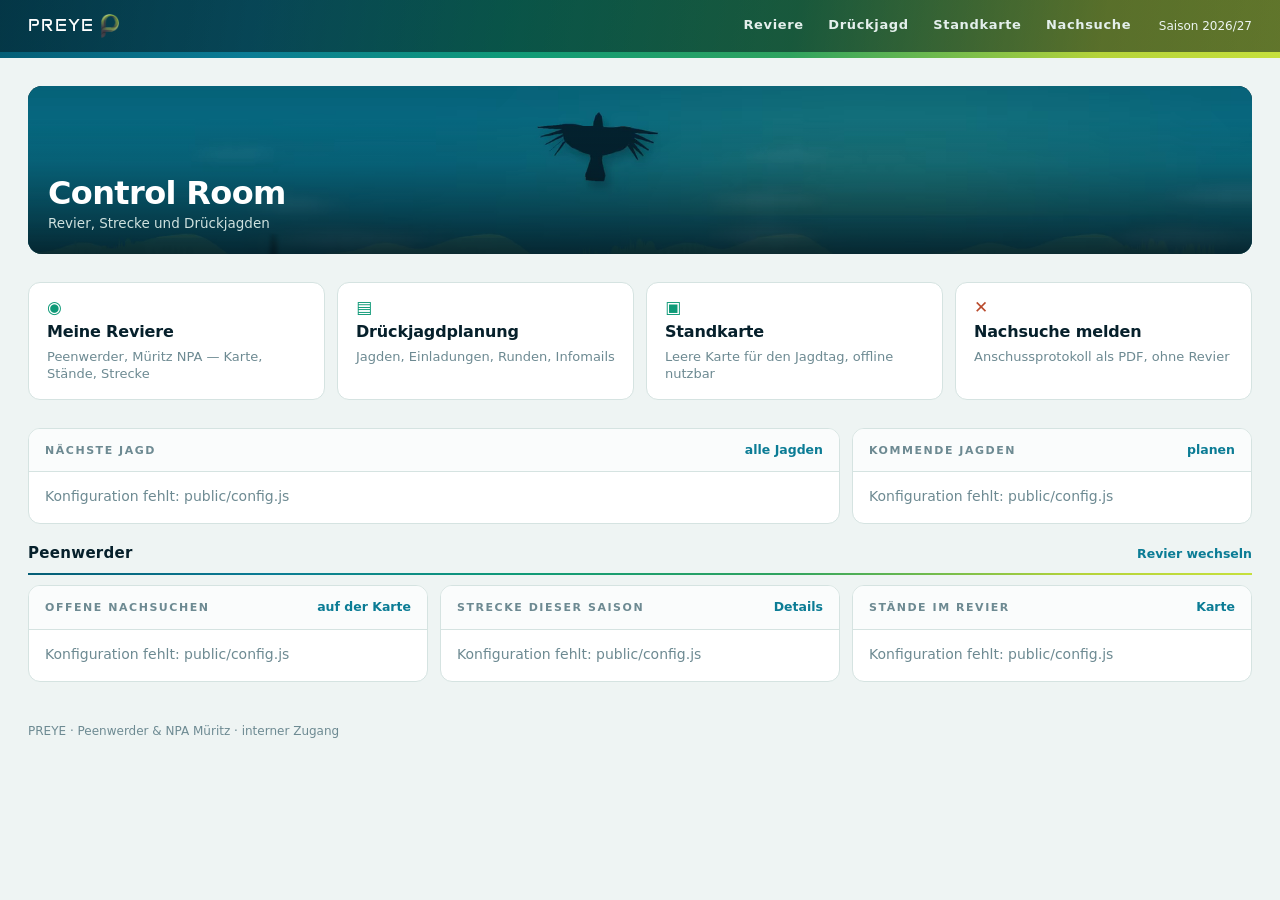
==== public/index.html @ 8ba2c866 "Blanko-Standkarte für Jagden, die nicht im Werkzeug stehen Wie bei der Nachsuche: von der Startseite" ====
<!doctype html>
<html lang="de">
  <head>
    <meta charset="utf-8" />
    <meta name="viewport" content="width=device-width, initial-scale=1, viewport-fit=cover" />
    <meta name="theme-color" content="#04141c" />
    <title>PREYE — Control Room</title>
    <meta name="robots" content="noindex" />
    <link rel="icon" type="image/png" href="favicon-preye.png" />
    <link rel="apple-touch-icon" href="icon-192.png" />
    <link rel="manifest" href="manifest.json" />
    <meta name="mobile-web-app-capable" content="yes" />
    <meta name="apple-mobile-web-app-capable" content="yes" />
    <meta name="apple-mobile-web-app-status-bar-style" content="black-translucent" />
    <meta name="apple-mobile-web-app-title" content="PREYE" />
    <link rel="preconnect" href="https://fonts.googleapis.com" />
    <link rel="preconnect" href="https://fonts.gstatic.com" crossorigin />
    <link rel="stylesheet" href="https://fonts.googleapis.com/css2?family=Anta&display=swap" />
    <link rel="stylesheet" href="dashboard.css" />
  </head>
  <body>
    <a class="skip" href="#board">Zum Inhalt springen</a>

    <header class="bar" id="bar">
      <a class="brand" href="index.html" aria-label="PREYE — Übersicht">
        <span class="brand-word">PREYE</span>
        <img class="brand-mark" src="preye-mark.png" alt="" />
      </a>
      <nav class="bar-nav" id="nav" aria-label="Werkzeuge">
        <a href="reviere.html">Reviere</a>
        <a href="events.html">Drückjagd</a>
        <a href="standkarte.html">Standkarte</a>
        <a href="nachsuche.html">Nachsuche</a>
      </nav>
      <span class="bar-season" id="bar-season">Saison —</span>
      <button class="burger" id="burger" type="button" aria-expanded="false" aria-controls="nav" aria-label="Menü">
        <span></span><span></span><span></span>
      </button>
    </header>

    <main id="board" class="board">
      <!-- A thin band, not a hero: enough to know whose tool this is. -->
      <section class="band">
        <video class="band-loop" autoplay muted loop playsinline preload="metadata" poster="hero.jpg">
          <source src="hero.webm" type="video/webm" />
          <source src="hero.mp4" type="video/mp4" />
        </video>
        <div class="band-copy">
          <h1>Control Room</h1>
          <p id="band-sub">Revier, Strecke und Drückjagden</p>
        </div>
      </section>

      <!-- Everything the tool does, one tap away. -->
      <nav class="tiles" aria-label="Funktionen">
        <a class="tile" href="reviere.html">
          <span class="tile-icon" aria-hidden="true">◉</span>
          <b>Meine Reviere</b>
          <span>Peenwerder, Müritz NPA — Karte, Stände, Strecke</span>
        </a>
        <a class="tile" href="events.html">
          <span class="tile-icon" aria-hidden="true">▤</span>
          <b>Drückjagdplanung</b>
          <span>Jagden, Einladungen, Runden, Infomails</span>
        </a>
        <a class="tile" href="standkarte.html?blanko=1">
          <span class="tile-icon" aria-hidden="true">▣</span>
          <b>Standkarte</b>
          <span>Leere Karte für den Jagdtag, offline nutzbar</span>
        </a>
        <a class="tile tile--alert" href="nachsuche.html">
          <span class="tile-icon" aria-hidden="true">✕</span>
          <b>Nachsuche melden</b>
          <span>Anschussprotokoll als PDF, ohne Revier</span>
        </a>
      </nav>

      <div class="grid">
        <article class="panel panel--next" id="p-next">
          <header class="panel-head">
            <h2>Nächste Jagd</h2>
            <a class="panel-link" href="events.html">alle Jagden</a>
          </header>
          <div class="panel-body" id="next-body">
            <p class="muted">wird geladen …</p>
          </div>
        </article>
        <article class="panel">
          <header class="panel-head">
            <h2>Kommende Jagden</h2>
            <a class="panel-link" href="events.html">planen</a>
          </header>
          <div class="panel-body">
            <ul class="huntlist" id="d-hunts"><li class="muted">wird geladen …</li></ul>
          </div>
        </article>
        <div class="grid-band">
          <span class="grid-band-name">Peenwerder</span>
          <a class="grid-band-link" href="reviere.html">Revier wechseln</a>
        </div>
        <article class="panel" id="p-open">
          <header class="panel-head">
            <h2>Offene Nachsuchen</h2>
            <a class="panel-link" href="peenwerder.html">auf der Karte</a>
          </header>
          <div class="panel-body" id="open-body">
            <p class="muted">wird geladen …</p>
          </div>
        </article>
        <article class="panel">
          <header class="panel-head">
            <h2>Strecke dieser Saison</h2>
            <a class="panel-link" href="peenwerder.html">Details</a>
          </header>
          <div class="panel-body">
            <p class="big"><span id="d-total">—</span><small>Stück</small></p>
            <ul class="species" id="d-species"><li class="muted">wird geladen …</li></ul>
          </div>
        </article>
        <article class="panel">
          <header class="panel-head">
            <h2>Stände im Revier</h2>
            <a class="panel-link" href="peenwerder.html">Karte</a>
          </header>
          <div class="panel-body">
            <p class="big"><span id="d-posts">—</span><small>Stände</small></p>
            <div class="bars" id="d-areas"><p class="muted">wird geladen …</p></div>
            <p class="sub-head">Bester Stand je Gebiet</p>
            <ol class="toplist" id="d-top"><li class="muted">wird geladen …</li></ol>
          </div>
        </article>
      </div>
    </main>

    <footer class="foot">
      <span>PREYE · Peenwerder &amp; NPA Müritz · interner Zugang</span>
      <span id="foot-updated"></span>
    </footer>

    <script src="config.js"></script>
    <script src="dashboard.js"></script>
    <script src="pwa.js"></script>
  </body>
</html>
---- public/dashboard.css ----
/* ===========================================================================
   PREYE — interner Startbildschirm.

   This is a tool's front door, not a landing page: no persuasion, no scroll
   story. Everything the crew does lives one tap away at the top, and below it
   the numbers they would otherwise open three pages to find.

   Palette is the brand ramp from style.css, restated here so this page stands
   on its own without dragging in the map app's 3700 lines of UI.
   =========================================================================== */

:root {
  --pool-deep: #045d75;
  --pool: #0b7c95;
  --sea: #0f9a78;
  --green: #2fa35f;
  --lime: #b5d33a;
  --lime-bright: #c6e03c;
  --ramp: linear-gradient(100deg,
    var(--pool-deep) 0%, var(--pool) 20%, var(--sea) 40%,
    var(--green) 62%, var(--lime) 86%, var(--lime-bright) 100%);

  /* Neutrals pulled toward the teal so nothing reads as stock grey. */
  --ink: #06202b;
  --ink-soft: #35565f;
  --ink-faint: #6d8a92;
  --paper: #ffffff;
  --tint: #eef4f3;
  --rule: #d5e3e1;
  --night: #04141c;
  --alert: #b94a2c;

  --gap: clamp(14px, 2.6vw, 28px);
  --shell: 1280px;
}

* { box-sizing: border-box; }

body {
  margin: 0;
  background: var(--tint);
  color: var(--ink);
  font-family: ui-sans-serif, system-ui, -apple-system, "Segoe UI", Roboto, sans-serif;
  font-size: 16px;
  line-height: 1.5;
  -webkit-font-smoothing: antialiased;
}

@media (prefers-reduced-motion: reduce) {
  * { animation-duration: 0.001ms !important; transition-duration: 0.001ms !important; }
}

.skip { position: absolute; left: -9999px; }
.skip:focus { left: 8px; top: 8px; background: var(--night); color: #fff; padding: 10px 16px; z-index: 100; }

.muted { color: var(--ink-faint); font-size: 14px; margin: 0; }

/* ------------------------------------------------------------------- Bar */

.bar {
  position: sticky;
  top: 0;
  z-index: 40;
  display: flex;
  align-items: center;
  gap: clamp(12px, 2vw, 26px);
  padding: 9px var(--gap);
  /* The ramp under a dark veil — full strength it would swallow the links at
     the lime end; veiled it keeps the colour and stays readable. */
  background: linear-gradient(rgba(4, 20, 28, 0.52), rgba(4, 20, 28, 0.52)), var(--ramp);
  color: #fff;
  border-bottom: 6px solid transparent;
  border-image: var(--ramp) 1;
}
.brand { display: inline-flex; align-items: center; gap: 6px; text-decoration: none; color: #fff; }
.brand-word { font-family: "Anta", ui-sans-serif, system-ui, sans-serif; font-size: 18px; letter-spacing: 1.3px; }
.brand-mark { height: 24px; width: auto; display: block; }

.bar-nav { display: flex; gap: clamp(10px, 1.6vw, 22px); margin-left: auto; }
.bar-nav a {
  color: #e4efec;
  text-decoration: none;
  font-size: 13px;
  font-weight: 650;
  letter-spacing: 0.05em;
  padding: 6px 2px;
  border-bottom: 2px solid transparent;
  white-space: nowrap;
}
.bar-nav a:hover { color: #fff; border-bottom-color: var(--lime); }

.bar-season {
  font-size: 12px;
  color: #edf5f2;
  font-variant-numeric: tabular-nums;
  white-space: nowrap;
}

.burger { display: none; background: none; border: 0; padding: 8px; cursor: pointer; }
.burger span { display: block; width: 20px; height: 2px; background: #fff; border-radius: 2px; margin: 3px 0; }

/* ------------------------------------------------------------------ Band */

.board { max-width: var(--shell); margin: 0 auto; padding: var(--gap) var(--gap) 40px; }

.band {
  position: relative;
  height: clamp(120px, 17vw, 168px);
  border-radius: 14px;
  overflow: hidden;
  background: var(--night);
  margin-bottom: var(--gap);
}
.band-loop { position: absolute; inset: 0; width: 100%; height: 100%; object-fit: cover; }
.band-copy {
  position: relative;
  height: 100%;
  display: flex;
  flex-direction: column;
  justify-content: flex-end;
  padding: clamp(12px, 2vw, 20px);
  color: #fff;
  background: linear-gradient(0deg, rgba(4, 20, 28, 0.82) 0%, rgba(4, 20, 28, 0.15) 55%, rgba(4, 20, 28, 0) 80%);
}
.band-copy h1 {
  margin: 0;
  font-size: clamp(1.3rem, 3vw, 2rem);
  font-weight: 780;
  letter-spacing: -0.02em;
  line-height: 1.1;
}
.band-copy p { margin: 2px 0 0; font-size: 13.5px; color: #cfe1de; }
@media (prefers-reduced-motion: reduce) {
  .band-loop { display: none; }
  .band { background: url("hero.jpg") center / cover var(--night); }
}

/* ----------------------------------------------------------------- Tiles */

.tiles {
  display: grid;
  grid-template-columns: repeat(4, 1fr);
  gap: 12px;
  margin-bottom: var(--gap);
}
.tile {
  display: grid;
  grid-template-rows: auto auto 1fr;
  gap: 4px;
  padding: 16px 18px;
  background: var(--paper);
  border: 1px solid var(--rule);
  border-radius: 12px;
  text-decoration: none;
  color: var(--ink);
  transition: border-color 0.14s, transform 0.1s, box-shadow 0.14s;
}
.tile:hover {
  border-color: var(--sea);
  transform: translateY(-2px);
  box-shadow: 0 14px 28px -22px rgba(6, 32, 43, 0.6);
}
.tile-icon {
  font-size: 17px;
  line-height: 1;
  color: var(--sea);
}
.tile b { font-size: 16px; font-weight: 700; letter-spacing: -0.01em; }
.tile span:last-child { font-size: 13px; color: var(--ink-faint); line-height: 1.35; }
.tile--alert .tile-icon { color: var(--alert); }
.tile--alert:hover { border-color: var(--alert); }

/* ---------------------------------------------------------------- Panels */

.grid {
  display: grid;
  grid-template-columns: repeat(3, 1fr);
  gap: 12px;
  align-items: start;
}
.panel {
  background: var(--paper);
  border: 1px solid var(--rule);
  border-radius: 12px;
  overflow: hidden;
}
.panel--next { grid-column: span 2; }

.panel-head {
  display: flex;
  align-items: baseline;
  justify-content: space-between;
  gap: 10px;
  padding: 12px 16px;
  border-bottom: 1px solid var(--rule);
  background: #fafcfc;
}
.panel-head h2 {
  margin: 0;
  font-size: 11px;
  font-weight: 800;
  letter-spacing: 0.14em;
  text-transform: uppercase;
  color: var(--ink-faint);
}
.panel-link { font-size: 12.5px; font-weight: 650; color: var(--pool); text-decoration: none; white-space: nowrap; }
.panel-link:hover { text-decoration: underline; }
.panel-body { padding: 14px 16px 16px; }

.big {
  margin: 0 0 12px;
  display: flex;
  align-items: baseline;
  gap: 7px;
  font-size: 2.3rem;
  font-weight: 800;
  line-height: 1;
  letter-spacing: -0.03em;
  font-variant-numeric: tabular-nums;
}
.big small { font-size: 13px; font-weight: 600; color: var(--ink-faint); letter-spacing: 0; }

/* --- Next hunt ----------------------------------------------------------- */

.next-title { margin: 0 0 2px; font-size: 1.25rem; font-weight: 760; letter-spacing: -0.015em; }
.next-when { margin: 0 0 12px; font-size: 14px; color: var(--ink-soft); }
.next-when b { color: var(--ink); }
.next-meta {
  display: grid;
  grid-template-columns: repeat(auto-fit, minmax(130px, 1fr));
  gap: 10px 16px;
  margin-bottom: 14px;
}
.next-meta div { display: grid; gap: 1px; }
.next-meta dt, .next-meta .k {
  font-size: 10.5px;
  font-weight: 800;
  letter-spacing: 0.12em;
  text-transform: uppercase;
  color: var(--ink-faint);
}
.next-meta .v { font-size: 14.5px; font-variant-numeric: tabular-nums; }

.rsvp { display: flex; gap: 8px; flex-wrap: wrap; margin-bottom: 14px; }
.chip {
  font-size: 12.5px;
  font-weight: 700;
  padding: 4px 11px;
  border-radius: 999px;
  border: 1px solid var(--rule);
  font-variant-numeric: tabular-nums;
}
.chip--yes { background: #eaf6ec; border-color: #bfe0c6; color: #1d6b32; }
.chip--open { background: #fdf6e4; border-color: #e6d5a8; color: #7a5a10; }
.chip--no { background: #fbeceb; border-color: #ecc6c0; color: #8f3a22; }

.btnrow { display: flex; gap: 8px; flex-wrap: wrap; }
.btn {
  display: inline-flex;
  align-items: center;
  border-radius: 8px;
  padding: 9px 15px;
  font-size: 13.5px;
  font-weight: 700;
  text-decoration: none;
  border: 1.5px solid var(--ink);
  color: var(--ink);
}
.btn:hover { background: var(--ink); color: #fff; }
.btn--primary { background: var(--ink); color: #fff; }
.btn--primary:hover { background: #0b3240; border-color: #0b3240; }

/* --- Lists --------------------------------------------------------------- */

.species, .toplist, .huntlist, .openlist { list-style: none; margin: 0; padding: 0; display: grid; gap: 10px; }

.species li { display: grid; grid-template-columns: 1fr auto; gap: 3px 10px; align-items: baseline; }
.species .n { font-size: 14.5px; font-weight: 650; }
.species .c { font-size: 14.5px; font-weight: 800; font-variant-numeric: tabular-nums; }
/* Not `.bar` — that name belongs to the sticky header above, and this would
   quietly inherit its padding and flex layout. */
.species .meter { grid-column: 1 / -1; height: 6px; border-radius: 999px; background: var(--tint); overflow: hidden; }
.species .meter i { display: block; height: 100%; background: var(--ramp); border-radius: 999px; }
.species .split { grid-column: 1 / -1; font-size: 12px; color: var(--ink-faint); font-variant-numeric: tabular-nums; }

.bars { display: grid; gap: 9px; }
.bars .row { display: grid; grid-template-columns: 1fr auto; gap: 2px 10px; align-items: baseline; }
.bars .row span { font-size: 13.5px; color: var(--ink-soft); }
.bars .row b { font-size: 14px; font-variant-numeric: tabular-nums; }
.bars .row::after {
  content: "";
  grid-column: 1 / -1;
  height: 6px;
  border-radius: 999px;
  background: var(--ramp);
  width: calc(var(--w) * 1%);
  min-width: 8px;
}

.sub-head {
  margin: 16px 0 10px;
  padding-top: 13px;
  border-top: 1px solid var(--rule);
  font-size: 10.5px;
  font-weight: 800;
  letter-spacing: 0.13em;
  text-transform: uppercase;
  color: var(--ink-faint);
}

.toplist li { display: grid; grid-template-columns: 1fr auto; gap: 1px 10px; align-items: baseline; }
.toplist .a {
  grid-column: 1 / -1;
  font-size: 10px;
  font-weight: 800;
  letter-spacing: 0.13em;
  text-transform: uppercase;
  color: var(--sea);
}
.toplist .s { font-size: 14.5px; font-weight: 620; }
.toplist .c { font-size: 14.5px; font-weight: 800; font-variant-numeric: tabular-nums; }

.huntlist li { border-top: 1px solid var(--rule); padding-top: 9px; }
.huntlist li:first-child { border-top: none; padding-top: 0; }
.huntlist a { text-decoration: none; color: var(--ink); display: grid; gap: 1px; }
.huntlist a:hover .h-name { color: var(--pool); }
.h-when { font-size: 11.5px; color: var(--ink-faint); font-variant-numeric: tabular-nums; }
.h-name { font-size: 14.5px; font-weight: 650; }
.h-where { font-size: 12.5px; color: var(--ink-faint); }

.openlist li {
  border-left: 3px solid var(--alert);
  padding: 2px 0 2px 10px;
  display: grid;
  gap: 1px;
}
.openlist .o-head { font-size: 14px; font-weight: 650; }
.openlist .o-meta { font-size: 12.5px; color: var(--ink-faint); font-variant-numeric: tabular-nums; }

.ok-note { display: flex; align-items: center; gap: 8px; font-size: 14px; color: var(--ink-soft); }
.ok-note::before {
  content: "";
  width: 13px; height: 7px;
  border-left: 2.5px solid var(--green);
  border-bottom: 2.5px solid var(--green);
  transform: rotate(-45deg) translateY(-2px);
  flex: none;
}

/* ---------------------------------------------------------------- Footer */

.foot {
  max-width: var(--shell);
  margin: 0 auto;
  padding: 0 var(--gap) 28px;
  display: flex;
  justify-content: space-between;
  gap: 12px;
  flex-wrap: wrap;
  font-size: 12px;
  color: var(--ink-faint);
}

/* ----------------------------------------------------------------- Phone */

@media (max-width: 1000px) {
  .tiles { grid-template-columns: repeat(2, 1fr); }
  .grid { grid-template-columns: repeat(2, 1fr); }
  .panel--next { grid-column: span 2; }
}

@media (max-width: 680px) {
  .bar { flex-wrap: wrap; }
  .bar-season { display: none; }
  .burger { display: block; margin-left: auto; }
  .bar-nav {
    order: 3;
    width: 100%;
    margin-left: 0;
    display: none;
    flex-direction: column;
    gap: 0;
  }
  .bar-nav.is-open { display: flex; }
  .bar-nav a { padding: 11px 2px; border-bottom: 1px solid #143240; }
  .tiles { grid-template-columns: 1fr; }
  .grid { grid-template-columns: 1fr; }
  .panel--next { grid-column: span 1; }
}

/* ------------------------------------------------------- Revier-Auswahl */

.page-head { margin: 4px 0 var(--gap); }
.page-head h1 {
  margin: 0 0 4px;
  font-size: clamp(1.5rem, 3.2vw, 2.1rem);
  font-weight: 780;
  letter-spacing: -0.022em;
}
.page-head p { margin: 0; color: var(--ink-soft); font-size: 15px; }

.reviere { display: grid; grid-template-columns: repeat(2, 1fr); gap: 14px; }

.revier {
  display: grid;
  gap: 10px;
  align-content: start;
  padding: clamp(18px, 2.6vw, 26px);
  background: var(--paper);
  border: 1px solid var(--rule);
  border-radius: 14px;
  text-decoration: none;
  color: var(--ink);
}
a.revier { transition: border-color 0.14s, transform 0.1s, box-shadow 0.14s; }
a.revier:hover {
  border-color: var(--sea);
  transform: translateY(-2px);
  box-shadow: 0 16px 32px -24px rgba(6, 32, 43, 0.55);
}
/* A Revier without stands cannot be entered — it says so instead of pretending. */
.revier--soon { background: #f7fafa; border-style: dashed; }

.revier-head { display: flex; align-items: center; gap: 10px; flex-wrap: wrap; }
.revier-head b { font-size: clamp(1.15rem, 2.2vw, 1.45rem); font-weight: 770; letter-spacing: -0.015em; }
.revier-state {
  font-size: 10.5px;
  font-weight: 800;
  letter-spacing: 0.11em;
  text-transform: uppercase;
  padding: 3px 9px;
  border-radius: 999px;
  background: var(--tint);
  color: var(--ink-faint);
  border: 1px solid var(--rule);
}
.revier-state--live { background: #eaf6ec; border-color: #bfe0c6; color: #1d6b32; }

.revier-sub { margin: 0; font-size: 13.5px; color: var(--ink-faint); }

.revier-stats {
  margin: 4px 0 0;
  display: grid;
  grid-template-columns: repeat(3, 1fr);
  gap: 10px;
}
.revier-stats div { display: grid; gap: 1px; }
.revier-stats dt {
  font-size: 10px;
  font-weight: 800;
  letter-spacing: 0.12em;
  text-transform: uppercase;
  color: var(--ink-faint);
}
.revier-stats dd { margin: 0; font-size: 1.15rem; font-weight: 800; font-variant-numeric: tabular-nums; }

.revier-note {
  margin: 4px 0 0;
  font-size: 13px;
  line-height: 1.45;
  color: var(--ink-soft);
  padding-top: 10px;
  border-top: 1px solid var(--rule);
}
.revier-go { margin-top: 4px; font-size: 14px; font-weight: 700; color: var(--pool); }
.revier-go--alt { text-decoration: none; }
a.revier-go--alt:hover { text-decoration: underline; }

.reviere-foot { margin: var(--gap) 0 0; font-size: 13px; color: var(--ink-faint); max-width: 62ch; }

@media (max-width: 820px) { .reviere { grid-template-columns: 1fr; } }

/* A band across the grid: the panels under it hold one Revier's numbers, and
   with a second Revier coming that has to be said, not assumed. */
.grid-band {
  grid-column: 1 / -1;
  display: flex;
  align-items: baseline;
  justify-content: space-between;
  gap: 12px;
  margin: 6px 0 -2px;
  padding-bottom: 8px;
  border-bottom: 2px solid transparent;
  border-image: var(--ramp) 1;
}
.grid-band-name {
  font-size: 15px;
  font-weight: 800;
  letter-spacing: 0.02em;
}
.grid-band-link { font-size: 12.5px; font-weight: 650; color: var(--pool); text-decoration: none; }
.grid-band-link:hover { text-decoration: underline; }
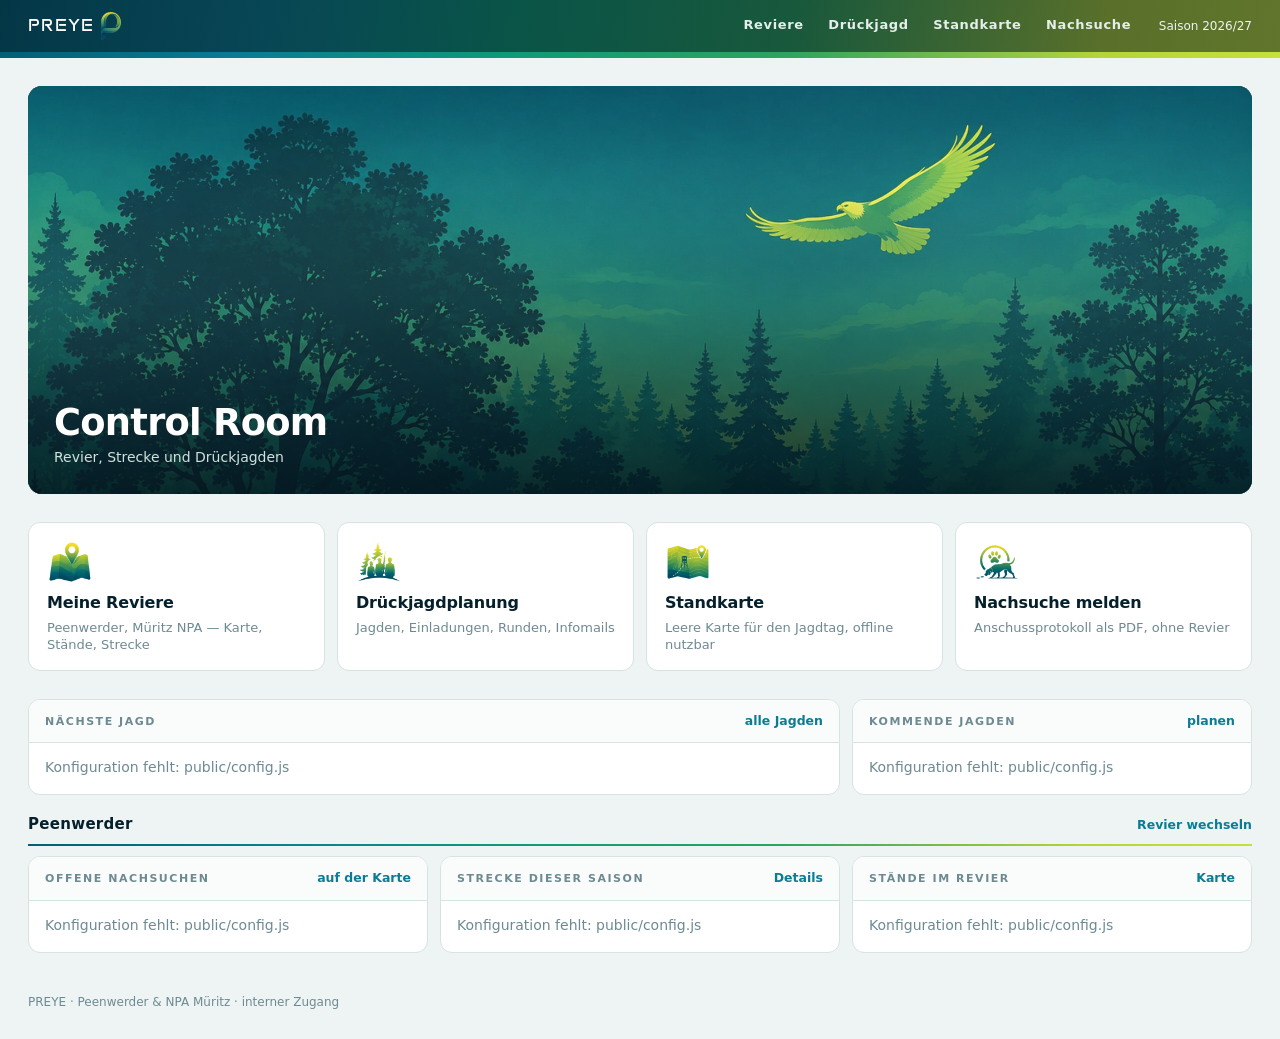
==== commit f3b971dd: "Neues Logo, vier Funktionsicons, Revierpanoramen, Bild-Hero Logo: freigestellt (weicher Weißschnitt," ====
--- a/public/index.html
+++ b/public/index.html
@@ -39,12 +39,13 @@
     </header>
 
     <main id="board" class="board">
-      <!-- A thin band, not a hero: enough to know whose tool this is. -->
+      <!-- Stehendes Bild mit Ken-Burns-Fahrt und einer driftenden Dunstschicht.
+           Zwei Ebenen, damit sich Zoom und Drift nicht ins Gehege kommen. -->
       <section class="band">
-        <video class="band-loop" autoplay muted loop playsinline preload="metadata" poster="hero.jpg">
-          <source src="hero.webm" type="video/webm" />
-          <source src="hero.mp4" type="video/mp4" />
-        </video>
+        <div class="band-media" aria-hidden="true">
+          <img class="band-img" src="hero.jpg" alt="" width="2200" height="733" />
+          <span class="band-haze"></span>
+        </div>
         <div class="band-copy">
           <h1>Control Room</h1>
           <p id="band-sub">Revier, Strecke und Drückjagden</p>
@@ -54,22 +55,22 @@
       <!-- Everything the tool does, one tap away. -->
       <nav class="tiles" aria-label="Funktionen">
         <a class="tile" href="reviere.html">
-          <span class="tile-icon" aria-hidden="true">◉</span>
+          <img class="tile-icon" src="icon-reviere.png" alt="" width="320" height="320" />
           <b>Meine Reviere</b>
           <span>Peenwerder, Müritz NPA — Karte, Stände, Strecke</span>
         </a>
         <a class="tile" href="events.html">
-          <span class="tile-icon" aria-hidden="true">▤</span>
+          <img class="tile-icon" src="icon-drueckjagd.png" alt="" width="320" height="320" />
           <b>Drückjagdplanung</b>
           <span>Jagden, Einladungen, Runden, Infomails</span>
         </a>
         <a class="tile" href="standkarte.html?blanko=1">
-          <span class="tile-icon" aria-hidden="true">▣</span>
+          <img class="tile-icon" src="icon-standkarte.png" alt="" width="320" height="320" />
           <b>Standkarte</b>
           <span>Leere Karte für den Jagdtag, offline nutzbar</span>
         </a>
         <a class="tile tile--alert" href="nachsuche.html">
-          <span class="tile-icon" aria-hidden="true">✕</span>
+          <img class="tile-icon" src="icon-nachsuche.png" alt="" width="320" height="320" />
           <b>Nachsuche melden</b>
           <span>Anschussprotokoll als PDF, ohne Revier</span>
         </a>
--- a/public/dashboard.css
+++ b/public/dashboard.css
@@ -28,7 +28,9 @@
   --tint: #eef4f3;
   --rule: #d5e3e1;
   --night: #04141c;
-  --alert: #b94a2c;
+  --alert: #ff5722;        /* Füllfarbe */
+  --alert-ink: #2a0d04;    /* Schrift darauf */
+  --alert-text: #b83f18;   /* Orange als Schrift auf Hell */
 
   --gap: clamp(14px, 2.6vw, 28px);
   --shell: 1280px;
@@ -103,36 +105,81 @@
 
 .board { max-width: var(--shell); margin: 0 auto; padding: var(--gap) var(--gap) 40px; }
 
+/* Das Seitenverhältnis ist an das Video gebunden (1920x460). Vorher stand hier
+   eine feste Höhe — mit object-fit: cover schnitt das Band von einem
+   16:9-Video nur den mittleren Fünftel heraus, also alles außer Himmel und
+   ferner Waldkante. Waagerecht beschneiden ist gratis, weil die Szene
+   periodisch durchläuft; senkrecht zerstört es die Komposition. */
 .band {
   position: relative;
-  height: clamp(120px, 17vw, 168px);
+  aspect-ratio: 3 / 1;
+  max-height: 420px;
   border-radius: 14px;
   overflow: hidden;
   background: var(--night);
   margin-bottom: var(--gap);
 }
-.band-loop { position: absolute; inset: 0; width: 100%; height: 100%; object-fit: cover; }
+
+/* Ken Burns: sehr langsamer Zoom mit einem Hauch Schwenk. Das ist der
+   übliche Weg, einem stehenden Bild Leben zu geben — ein pulsierender
+   Weichzeichner, wie er manchmal vorgeschlagen wird, liest sich dagegen als
+   Ladezustand oder Darstellungsfehler.
+
+   `alternate` fährt die Bewegung zurück statt zu springen, 44 s sind langsam
+   genug, dass man sie nicht als Bewegung wahrnimmt, sondern nur merkt, dass
+   das Bild nicht tot ist. */
+.band-media { position: absolute; inset: 0; }
+.band-img {
+  width: 100%;
+  height: 100%;
+  object-fit: cover;
+  transform-origin: 58% 30%;   /* der Adler bleibt beim Zoomen im Bild */
+  animation: kenburns 44s ease-in-out infinite alternate;
+}
+@keyframes kenburns {
+  from { transform: scale(1) translate3d(0, 0, 0); }
+  to   { transform: scale(1.075) translate3d(-1.2%, -1.0%, 0); }
+}
+
+/* Driftender Dunst darüber: ein sehr weicher, breiter Schleier, der quer
+   zieht. Zum Motiv passend und billiger als jede zweite Bilddatei. */
+.band-haze {
+  position: absolute;
+  inset: -10% -40%;
+  background:
+    radial-gradient(60% 90% at 20% 55%, rgba(198, 224, 200, 0.16), transparent 70%),
+    radial-gradient(45% 80% at 62% 40%, rgba(214, 236, 228, 0.13), transparent 72%),
+    radial-gradient(55% 85% at 88% 62%, rgba(190, 220, 205, 0.10), transparent 70%);
+  animation: haze 63s linear infinite;
+  pointer-events: none;
+}
+@keyframes haze {
+  from { transform: translate3d(-8%, 0, 0); }
+  to   { transform: translate3d(8%, 0, 0); }
+}
+
 .band-copy {
   position: relative;
   height: 100%;
   display: flex;
   flex-direction: column;
   justify-content: flex-end;
-  padding: clamp(12px, 2vw, 20px);
+  padding: clamp(14px, 2.4vw, 26px);
   color: #fff;
-  background: linear-gradient(0deg, rgba(4, 20, 28, 0.82) 0%, rgba(4, 20, 28, 0.15) 55%, rgba(4, 20, 28, 0) 80%);
+  background: linear-gradient(0deg, rgba(4, 20, 28, 0.86) 0%, rgba(4, 20, 28, 0.20) 48%, rgba(4, 20, 28, 0) 74%);
 }
 .band-copy h1 {
   margin: 0;
-  font-size: clamp(1.3rem, 3vw, 2rem);
+  font-size: clamp(1.4rem, 3.4vw, 2.3rem);
   font-weight: 780;
   letter-spacing: -0.02em;
   line-height: 1.1;
 }
-.band-copy p { margin: 2px 0 0; font-size: 13.5px; color: #cfe1de; }
+.band-copy p { margin: 3px 0 0; font-size: 14px; color: #cfe1de; }
+
 @media (prefers-reduced-motion: reduce) {
-  .band-loop { display: none; }
-  .band { background: url("hero.jpg") center / cover var(--night); }
+  /* Wer Bewegung abgestellt hat, bekommt dasselbe Bild, nur still. */
+  .band-img, .band-haze { animation: none; }
 }
 
 /* ----------------------------------------------------------------- Tiles */
@@ -161,13 +208,15 @@
   box-shadow: 0 14px 28px -22px rgba(6, 32, 43, 0.6);
 }
 .tile-icon {
-  font-size: 17px;
-  line-height: 1;
-  color: var(--sea);
+  width: 46px;
+  height: 46px;
+  object-fit: contain;
+  object-position: left center;
+  display: block;
+  margin-bottom: 2px;
 }
 .tile b { font-size: 16px; font-weight: 700; letter-spacing: -0.01em; }
 .tile span:last-child { font-size: 13px; color: var(--ink-faint); line-height: 1.35; }
-.tile--alert .tile-icon { color: var(--alert); }
 .tile--alert:hover { border-color: var(--alert); }
 
 /* ---------------------------------------------------------------- Panels */
@@ -370,6 +419,10 @@
 }
 
 @media (max-width: 680px) {
+  /* Auf dem Handy gäbe 3:1 ein zu flaches Band; hier lieber etwas höher und
+     seitlich beschneiden. */
+  .band { aspect-ratio: auto; height: 170px; }
+
   .bar { flex-wrap: wrap; }
   .bar-season { display: none; }
   .burger { display: block; margin-left: auto; }
@@ -490,3 +543,43 @@
 }
 .grid-band-link { font-size: 12.5px; font-weight: 650; color: var(--pool); text-decoration: none; }
 .grid-band-link:hover { text-decoration: underline; }
+
+/* --- Revierkarten mit Panorama ------------------------------------------- */
+
+/* Das Bild bringt seinen Namen mit, deshalb liegt das Panorama oben in der
+   Karte und die Kachel verliert ihre eigene Überschrift. Für Vorleseprogramme
+   bleibt sie als .sr-only stehen. */
+.revier { padding: 0; overflow: hidden; gap: 0; }
+.revier-pano { position: relative; line-height: 0; }
+.revier-pano img { width: 100%; height: auto; display: block; }
+.revier-pano .revier-state {
+  position: absolute;
+  top: 10px;
+  right: 10px;
+  line-height: 1.5;   /* der Bildzeile ihr line-height: 0 wieder abnehmen */
+  background: rgba(255, 255, 255, 0.92);
+  backdrop-filter: blur(6px);
+}
+.revier--soon .revier-pano img { filter: saturate(0.55) brightness(0.94); }
+
+.revier-sub,
+.revier-stats,
+.revier-note,
+.revier-go { margin-left: clamp(18px, 2.6vw, 26px); margin-right: clamp(18px, 2.6vw, 26px); }
+.revier-sub { margin-top: 14px; }
+.revier-stats { margin-top: 12px; }
+.revier-go { display: inline-block; margin-top: 14px; margin-bottom: clamp(18px, 2.6vw, 26px); }
+.revier-note { margin-top: 12px; }
+
+.sr-only {
+  position: absolute;
+  width: 1px; height: 1px;
+  padding: 0; margin: -1px;
+  overflow: hidden;
+  clip: rect(0 0 0 0);
+  white-space: nowrap;
+  border: 0;
+}
+
+/* Die Marke darf neben dem Wortzeichen etwas mehr Gewicht haben. */
+.brand-mark { height: 28px; }
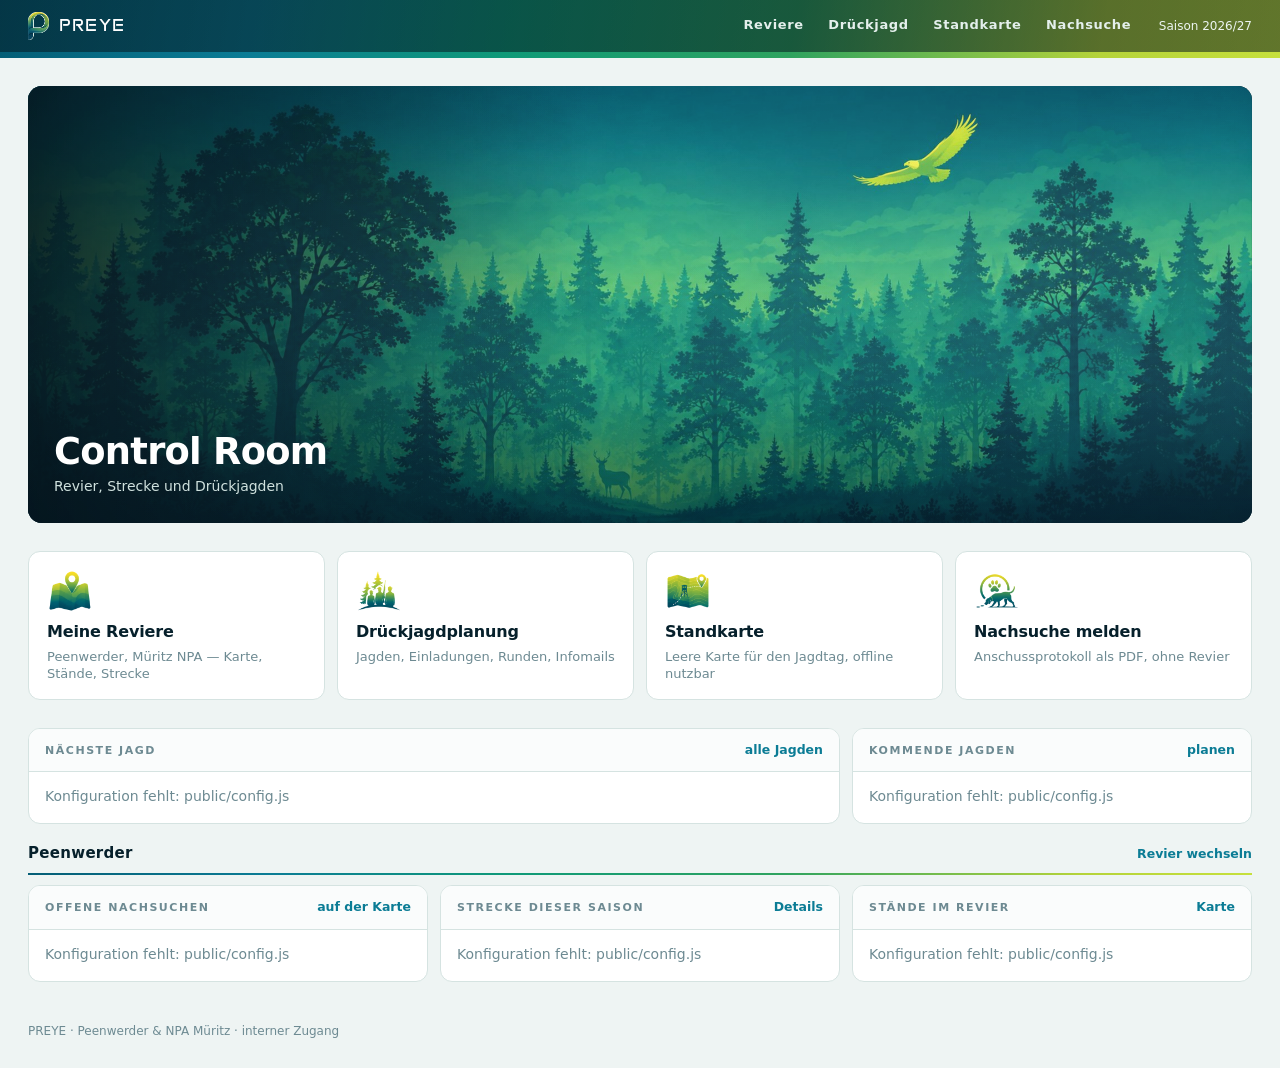
==== commit ac059ba3: "Marke vor das Wortzeichen, mit heller Kontur Reihenfolge getauscht: erst die Marke, dann PREYE — auf" ====
--- a/public/index.html
+++ b/public/index.html
@@ -23,8 +23,8 @@
 
     <header class="bar" id="bar">
       <a class="brand" href="index.html" aria-label="PREYE — Übersicht">
+        <img class="brand-mark" src="preye-mark.png" alt="" />
         <span class="brand-word">PREYE</span>
-        <img class="brand-mark" src="preye-mark.png" alt="" />
       </a>
       <nav class="bar-nav" id="nav" aria-label="Werkzeuge">
         <a href="reviere.html">Reviere</a>
--- a/public/dashboard.css
+++ b/public/dashboard.css
@@ -74,7 +74,7 @@
   border-bottom: 6px solid transparent;
   border-image: var(--ramp) 1;
 }
-.brand { display: inline-flex; align-items: center; gap: 6px; text-decoration: none; color: #fff; }
+.brand { display: inline-flex; align-items: center; gap: 10px; text-decoration: none; color: #fff; }
 .brand-word { font-family: "Anta", ui-sans-serif, system-ui, sans-serif; font-size: 18px; letter-spacing: 1.3px; }
 .brand-mark { height: 24px; width: auto; display: block; }
 
@@ -112,33 +112,36 @@
    periodisch durchläuft; senkrecht zerstört es die Komposition. */
 .band {
   position: relative;
-  aspect-ratio: 3 / 1;
-  max-height: 420px;
+  aspect-ratio: 2.8 / 1;
+  max-height: 460px;
   border-radius: 14px;
   overflow: hidden;
   background: var(--night);
   margin-bottom: var(--gap);
 }
 
-/* Ken Burns: sehr langsamer Zoom mit einem Hauch Schwenk. Das ist der
-   übliche Weg, einem stehenden Bild Leben zu geben — ein pulsierender
-   Weichzeichner, wie er manchmal vorgeschlagen wird, liest sich dagegen als
-   Ladezustand oder Darstellungsfehler.
-
-   `alternate` fährt die Bewegung zurück statt zu springen, 44 s sind langsam
-   genug, dass man sie nicht als Bewegung wahrnimmt, sondern nur merkt, dass
-   das Bild nicht tot ist. */
+/* Ken Burns: langsamer Zoom mit Schwenk. Das ist der übliche Weg, einem
+   stehenden Bild Leben zu geben — ein pulsierender Weichzeichner, wie er
+   manchmal vorgeschlagen wird, liest sich dagegen als Ladezustand.
+
+   Erster Anlauf war 1,075× über 44 s. Das lief nachweislich, war aber mit
+   etwa 1 px/s Randversatz unter der Schwelle, ab der das Auge Bewegung
+   überhaupt registriert — technisch animiert, gefühlt stillstehend. Jetzt
+   1,13× über 26 s, also gut 3 px/s: sichtbar, ohne zu zappeln.
+
+   `alternate` fährt die Bewegung zurück statt zu springen. */
 .band-media { position: absolute; inset: 0; }
 .band-img {
   width: 100%;
   height: 100%;
   object-fit: cover;
-  transform-origin: 58% 30%;   /* der Adler bleibt beim Zoomen im Bild */
-  animation: kenburns 44s ease-in-out infinite alternate;
+  transform-origin: 62% 34%;   /* zwischen Adler und Lichtung, so bleiben beide im Bild */
+  animation: kenburns 26s ease-in-out infinite alternate;
+  will-change: transform;
 }
 @keyframes kenburns {
   from { transform: scale(1) translate3d(0, 0, 0); }
-  to   { transform: scale(1.075) translate3d(-1.2%, -1.0%, 0); }
+  to   { transform: scale(1.13) translate3d(-2.2%, -1.6%, 0); }
 }
 
 /* Driftender Dunst darüber: ein sehr weicher, breiter Schleier, der quer
@@ -150,12 +153,12 @@
     radial-gradient(60% 90% at 20% 55%, rgba(198, 224, 200, 0.16), transparent 70%),
     radial-gradient(45% 80% at 62% 40%, rgba(214, 236, 228, 0.13), transparent 72%),
     radial-gradient(55% 85% at 88% 62%, rgba(190, 220, 205, 0.10), transparent 70%);
-  animation: haze 63s linear infinite;
+  animation: haze 38s linear infinite;
   pointer-events: none;
 }
 @keyframes haze {
-  from { transform: translate3d(-8%, 0, 0); }
-  to   { transform: translate3d(8%, 0, 0); }
+  from { transform: translate3d(-10%, 0, 0); }
+  to   { transform: translate3d(10%, 0, 0); }
 }
 
 .band-copy {
@@ -166,7 +169,11 @@
   justify-content: flex-end;
   padding: clamp(14px, 2.4vw, 26px);
   color: #fff;
-  background: linear-gradient(0deg, rgba(4, 20, 28, 0.86) 0%, rgba(4, 20, 28, 0.20) 48%, rgba(4, 20, 28, 0) 74%);
+  /* Nach links gewichtet statt flächig nach unten: die Schrift steht links,
+     der Hirsch in der Mitte. Ein durchgehender Bodenverlauf hat ihn verschluckt. */
+  background:
+    linear-gradient(90deg, rgba(4, 20, 28, 0.88) 0%, rgba(4, 20, 28, 0.42) 24%, rgba(4, 20, 28, 0) 46%),
+    linear-gradient(0deg, rgba(4, 20, 28, 0.52) 0%, rgba(4, 20, 28, 0.08) 32%, rgba(4, 20, 28, 0) 58%);
 }
 .band-copy h1 {
   margin: 0;
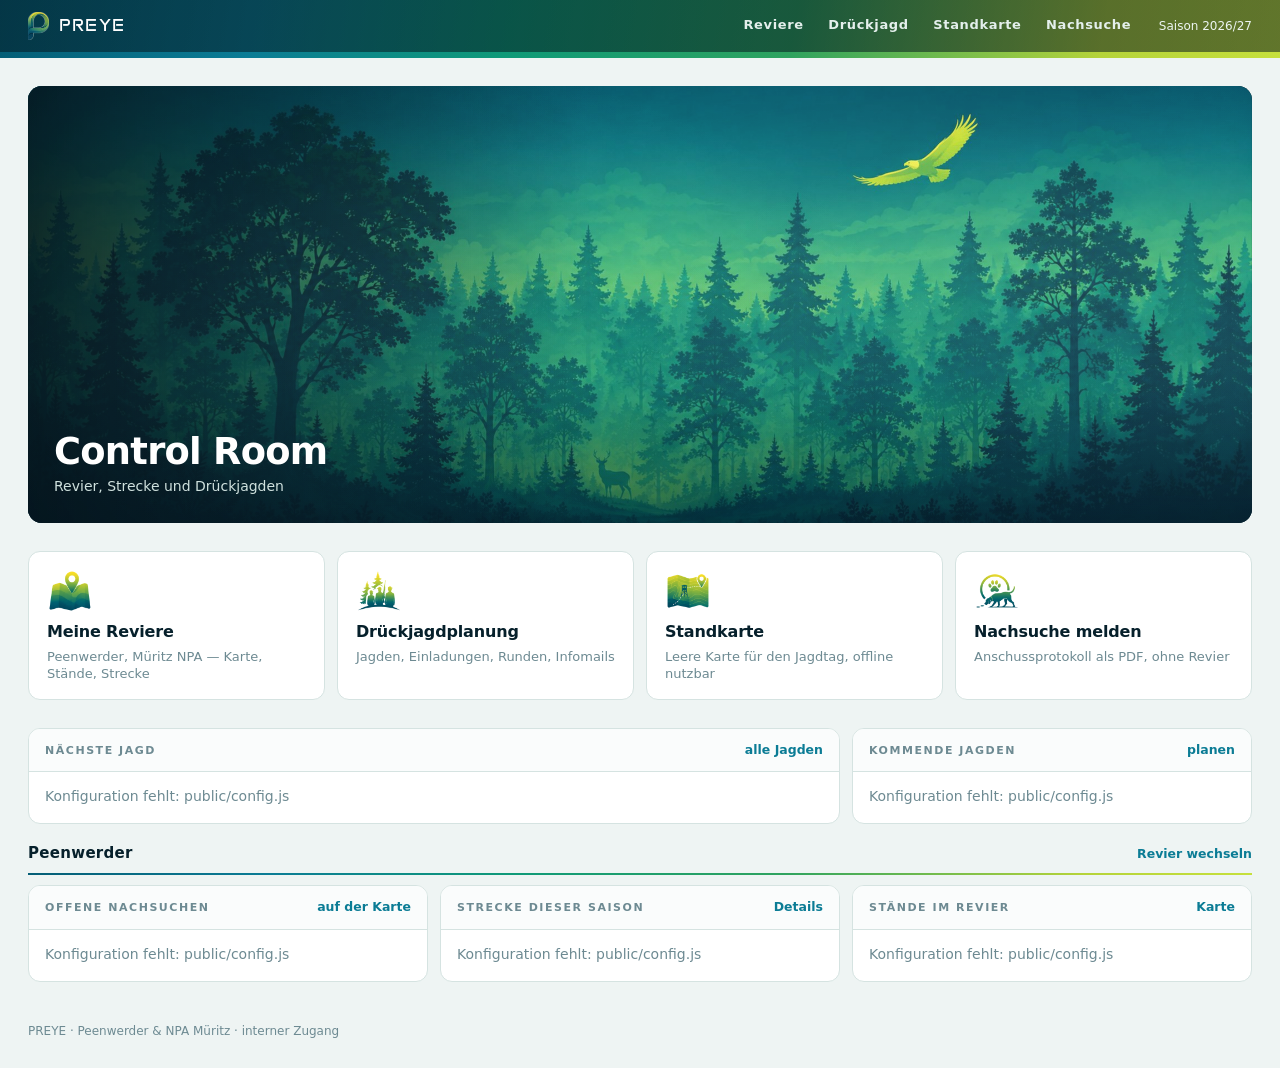
==== commit 1a4432d5: "Zugangssperre an den Anfang der App, in einem Modul Zwei Dinge, die zusammengehören.  Erstens der Fe" ====
--- a/public/index.html
+++ b/public/index.html
@@ -17,6 +17,7 @@
     <link rel="preconnect" href="https://fonts.gstatic.com" crossorigin />
     <link rel="stylesheet" href="https://fonts.googleapis.com/css2?family=Anta&display=swap" />
     <link rel="stylesheet" href="dashboard.css" />
+    <link rel="stylesheet" href="gate.css" />
   </head>
   <body>
     <a class="skip" href="#board">Zum Inhalt springen</a>
@@ -139,6 +140,7 @@
     </footer>
 
     <script src="config.js"></script>
+    <script src="gate.js" data-autogate></script>
     <script src="dashboard.js"></script>
     <script src="pwa.js"></script>
   </body>
--- a/public/gate.css
+++ b/public/gate.css
@@ -0,0 +1,139 @@
+/* Zugangssperre — gehört zu gate.js und liegt deshalb in einer eigenen Datei.
+   Vorher stand das nur in style.css; der Control Room und die Reviere laden
+   aber dashboard.css, und dort hätte die Maske ohne jeden Stil dagestanden.
+
+   Alle Werte tragen hier ein --gate-Präfix und stehen ausgeschrieben da. Das
+   ist Absicht: die Datei liegt mal neben style.css, mal neben dashboard.css,
+   und ein gemeinsam benutzter Tokenname (--card, --text, --brand-gradient)
+   würde je nach Ladereihenfolge das eine oder das andere Stylesheet
+   überschreiben. Ändert sich die Marke, muss dieser Block mitwandern. */
+
+:root {
+  --gate-night: #04141c;
+  --gate-card-bg: #ffffff;
+  --gate-text: #1a1a1a;
+  --gate-muted: #6b6b6b;
+  --gate-border: #d0d5db;
+  --gate-sea-green: #0f9a78;
+  --gate-error: #b83f18;
+  --gate-gradient: linear-gradient(100deg,
+    #045d75 0%,
+    #0b7c95 20%,
+    #0f9a78 40%,
+    #2fa35f 62%,
+    #b5d33a 86%,
+    #c6e03c 100%);
+}
+
+/* ---------------- Privater Zugang ----------------
+   Die Karte stammte noch aus der Zeit vor dem Verlauf: weißer Kasten mit
+   Lime-Rahmen und Lime-Knopf auf schwarzem Grund. Jetzt der veilte Verlauf
+   als Hintergrund, die Rampe als Kante oben auf der Karte, und ein dunkler
+   Knopf statt des grünen — dieselbe Sprache wie Übersicht und Leisten. */
+
+#gate {
+  position: fixed;
+  inset: 0;
+  z-index: 100;
+  display: flex;
+  align-items: center;
+  justify-content: center;
+  padding: 24px;
+  background:
+    linear-gradient(rgba(4, 20, 28, 0.62), rgba(4, 20, 28, 0.62)),
+    var(--gate-gradient);
+}
+
+/* Höhere Spezifität als #gate allein, damit das hidden-Attribut die Sperre
+   wirklich verbirgt — ohne diese Regel schlägt #gate { display: flex } die
+   Browserregel [hidden] { display: none }, und die Maske steht auch im
+   öffentlichen Betrieb immer im Bild. Beim Neubau der Karte am 18.8. habe ich
+   genau das übersehen; die Sperre erschien danach auf jeder Seite. */
+#gate[hidden] {
+  display: none;
+}
+
+.gate-card {
+  position: relative;
+  overflow: hidden;
+  background: var(--gate-card-bg);
+  padding: 34px 28px 28px;
+  border-radius: 16px;
+  width: 100%;
+  max-width: 372px;
+  text-align: center;
+  border: 1px solid var(--gate-border);
+  box-shadow: 0 24px 60px -28px rgba(2, 16, 22, 0.75);
+}
+/* Die Rampe als Kante — dasselbe Zeichen wie unter jeder Leiste. */
+.gate-card::before {
+  content: "";
+  position: absolute;
+  inset: 0 0 auto 0;
+  height: 5px;
+  background: var(--gate-gradient);
+}
+
+.gate-brand {
+  display: flex;
+  align-items: center;
+  justify-content: center;
+  gap: 11px;
+  color: var(--gate-text);
+  font-size: 23px;
+}
+
+.gate-brand .brand-eye {
+  height: 46px;
+  width: auto;
+}
+
+.gate-sub {
+  color: var(--gate-muted);
+  margin: 8px 0 22px;
+  font-size: 13.5px;
+}
+
+#gate-form {
+  display: flex;
+  flex-direction: column;
+  gap: 10px;
+}
+
+#gate-pw {
+  font: inherit;
+  font-size: 16px;
+  padding: 13px 14px;
+  border: 1px solid var(--gate-border);
+  border-radius: 10px;
+  text-align: center;
+  background: #fff;
+  transition: border-color 0.14s, box-shadow 0.14s;
+}
+#gate-pw:focus {
+  outline: none;
+  border-color: var(--gate-sea-green);
+  box-shadow: 0 0 0 3px rgba(15, 154, 120, 0.18);
+}
+
+#gate-form button {
+  padding: 13px;
+  background: var(--gate-night);
+  color: #fff;
+  border: 1px solid var(--gate-night);
+  border-radius: 10px;
+  font-weight: 700;
+  letter-spacing: 0.2px;
+  font-size: 15px;
+  cursor: pointer;
+  transition: background-color 0.14s, transform 0.08s;
+}
+#gate-form button:hover { background: #0b3240; border-color: #0b3240; }
+#gate-form button:active { transform: scale(0.985); }
+#gate-form button:disabled { opacity: 0.6; cursor: default; }
+
+.gate-error {
+  margin: 12px 0 0;
+  color: var(--gate-error);
+  font-size: 13px;
+}
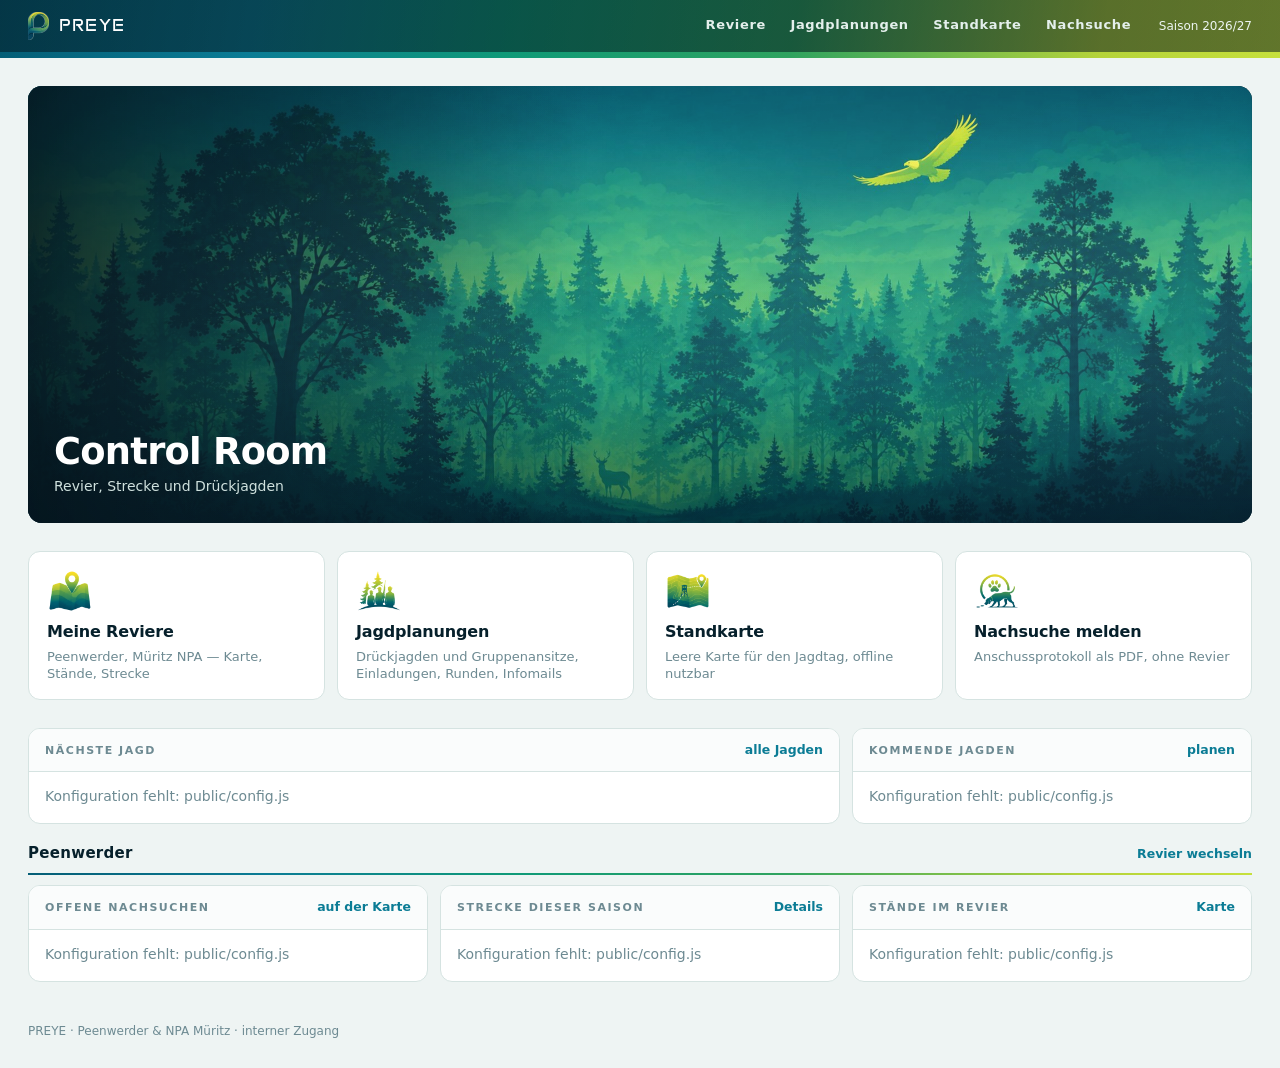
==== commit 9b460b55: "Jagdplanungen: Filter, Jagdart, Termine ohne Revier Aus dem Jagdplanungstool werden die Jagdplanunge" ====
--- a/public/index.html
+++ b/public/index.html
@@ -29,7 +29,7 @@
       </a>
       <nav class="bar-nav" id="nav" aria-label="Werkzeuge">
         <a href="reviere.html">Reviere</a>
-        <a href="events.html">Drückjagd</a>
+        <a href="events.html">Jagdplanungen</a>
         <a href="standkarte.html">Standkarte</a>
         <a href="nachsuche.html">Nachsuche</a>
       </nav>
@@ -62,8 +62,8 @@
         </a>
         <a class="tile" href="events.html">
           <img class="tile-icon" src="icon-drueckjagd.png" alt="" width="320" height="320" />
-          <b>Drückjagdplanung</b>
-          <span>Jagden, Einladungen, Runden, Infomails</span>
+          <b>Jagdplanungen</b>
+          <span>Drückjagden und Gruppenansitze, Einladungen, Runden, Infomails</span>
         </a>
         <a class="tile" href="standkarte.html?blanko=1">
           <img class="tile-icon" src="icon-standkarte.png" alt="" width="320" height="320" />
@@ -139,6 +139,8 @@
       <span id="foot-updated"></span>
     </footer>
 
+    <script src="viewport-insets.js"></script>
+
     <script src="config.js"></script>
     <script src="gate.js" data-autogate></script>
     <script src="dashboard.js"></script>
--- a/public/dashboard.css
+++ b/public/dashboard.css
@@ -10,6 +10,15 @@
    =========================================================================== */
 
 :root {
+  /* Die Seite läuft mit viewport-fit=cover, reicht also bis unter Status- und
+     Browserleiste. Ohne diese vier Werte klebt die Leiste am Rand des
+     Layout-Fensters — und damit in Safari hinter der URL-Leiste. --vv-* setzt
+     viewport-insets.js. */
+  --safe-top: env(safe-area-inset-top, 0px);
+  --safe-bottom: env(safe-area-inset-bottom, 0px);
+  --vv-top: 0px;
+  --vv-bottom: 0px;
+
   --pool-deep: #045d75;
   --pool: #0b7c95;
   --sea: #0f9a78;
@@ -66,7 +75,11 @@
   display: flex;
   align-items: center;
   gap: clamp(12px, 2vw, 26px);
-  padding: 9px var(--gap);
+  /* Oben kommt der Rand dazu, den Statusleiste und Safari-Leiste belegen. Als
+     Innenabstand, nicht als top-Versatz: so schiebt sich der Inhalt nach unten
+     ins Sichtbare, während der Farbverlauf den Streifen darüber weiter
+     ausfüllt. */
+  padding: calc(9px + var(--safe-top) + var(--vv-top)) var(--gap) 9px;
   /* The ramp under a dark veil — full strength it would swallow the links at
      the lime end; veiled it keeps the colour and stays readable. */
   background: linear-gradient(rgba(4, 20, 28, 0.52), rgba(4, 20, 28, 0.52)), var(--ramp);
@@ -472,8 +485,11 @@
   text-decoration: none;
   color: var(--ink);
 }
-a.revier { transition: border-color 0.14s, transform 0.1s, box-shadow 0.14s; }
-a.revier:hover {
+a.revier,
+.revier:has(.revier-pano[href]) { transition: border-color 0.14s, transform 0.1s, box-shadow 0.14s; }
+a.revier:hover,
+.revier:has(.revier-pano[href]:hover),
+.revier:has(.revier-go:hover) {
   border-color: var(--sea);
   transform: translateY(-2px);
   box-shadow: 0 16px 32px -24px rgba(6, 32, 43, 0.55);
@@ -501,8 +517,8 @@
 .revier-stats {
   margin: 4px 0 0;
   display: grid;
-  grid-template-columns: repeat(3, 1fr);
-  gap: 10px;
+  grid-template-columns: repeat(auto-fit, minmax(88px, 1fr));
+  gap: 10px 12px;
 }
 .revier-stats div { display: grid; gap: 1px; }
 .revier-stats dt {
@@ -523,12 +539,37 @@
   border-top: 1px solid var(--rule);
 }
 .revier-go { margin-top: 4px; font-size: 14px; font-weight: 700; color: var(--pool); }
-.revier-go--alt { text-decoration: none; }
-a.revier-go--alt:hover { text-decoration: underline; }
+/* Beide Wege aus der Karte sehen gleich aus — vorher war der eine unterstrichen
+   und der andere nicht, was wie zwei verschiedene Dinge aussah. */
+a.revier-go { text-decoration: none; }
+a.revier-go:hover { text-decoration: underline; }
+
+/* Peenwerder hat zwei Ziele — die Karte und seine Drückjagden. Sie stehen
+   nebeneinander, bis der Platz eng wird; dann untereinander. Der Trenner ist
+   ein Rand, keine Pipe, damit er beim Umbruch von selbst verschwindet. */
+.revier-links {
+  display: flex;
+  flex-wrap: wrap;
+  align-items: baseline;
+  gap: 6px 16px;
+}
+.revier-links .revier-go { margin-left: 0; margin-right: 0; }
+.revier-links .revier-go + .revier-go {
+  padding-left: 16px;
+  border-left: 1px solid var(--rule);
+}
+/* Auf dem Handy untereinander. Ein border-left als Trenner weiß nichts vom
+   Umbruch und stünde sonst als loser Strich vor dem zweiten Link. */
+@media (max-width: 560px) {
+  .revier-links { flex-direction: column; gap: 10px; }
+  .revier-links .revier-go + .revier-go { border-left: 0; padding-left: 0; }
+}
 
 .reviere-foot { margin: var(--gap) 0 0; font-size: 13px; color: var(--ink-faint); max-width: 62ch; }
 
 @media (max-width: 820px) { .reviere { grid-template-columns: 1fr; } }
+/* 3+1 sieht aus wie ein Fehler; zwei Reihen zu zweit lesen sich als Block. */
+@media (max-width: 560px) { .revier-stats { grid-template-columns: repeat(2, 1fr); } }
 
 /* A band across the grid: the panels under it hold one Revier's numbers, and
    with a second Revier coming that has to be said, not assumed. */
@@ -572,11 +613,15 @@
 .revier-sub,
 .revier-stats,
 .revier-note,
+.revier-links,
 .revier-go { margin-left: clamp(18px, 2.6vw, 26px); margin-right: clamp(18px, 2.6vw, 26px); }
 .revier-sub { margin-top: 14px; }
 .revier-stats { margin-top: 12px; }
 .revier-go { display: inline-block; margin-top: 14px; margin-bottom: clamp(18px, 2.6vw, 26px); }
 .revier-note { margin-top: 12px; }
+.revier-links { margin-top: 14px; margin-bottom: clamp(18px, 2.6vw, 26px); }
+.revier-links .revier-go { margin-top: 0; margin-bottom: 0; }
+.revier-pano[href] { display: block; text-decoration: none; }
 
 .sr-only {
   position: absolute;
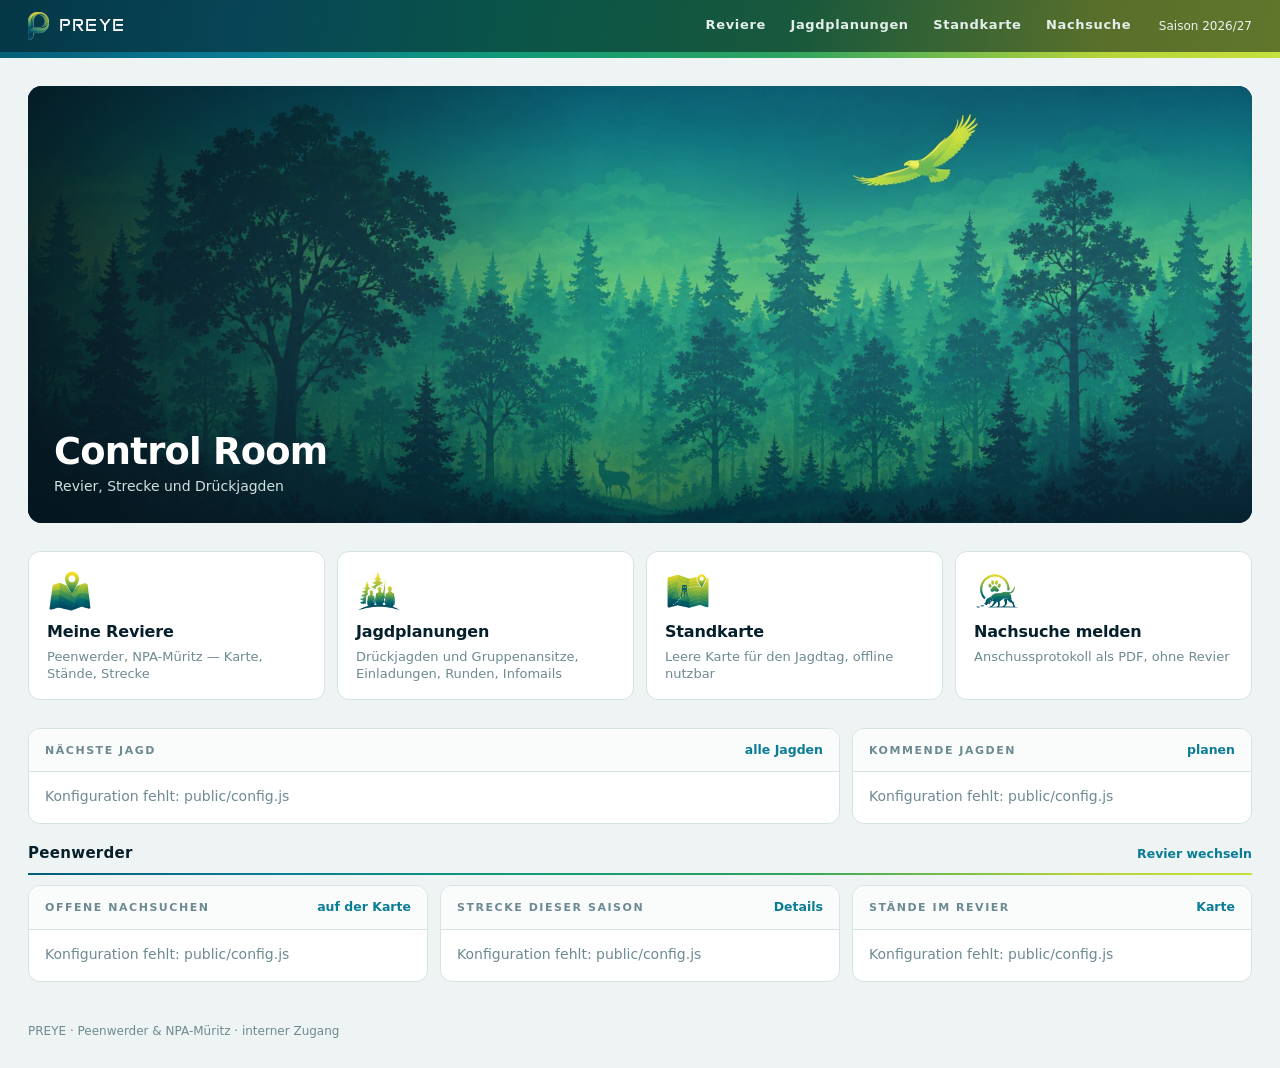
==== commit 958cade4: "Eine Kartenseite für alle Reviere, Revierauswahl aus Daten peenwerder.html heißt jetzt karte.html un" ====
--- a/public/index.html
+++ b/public/index.html
@@ -58,7 +58,7 @@
         <a class="tile" href="reviere.html">
           <img class="tile-icon" src="icon-reviere.png" alt="" width="320" height="320" />
           <b>Meine Reviere</b>
-          <span>Peenwerder, Müritz NPA — Karte, Stände, Strecke</span>
+          <span id="tile-reviere-sub">Karte, Stände, Strecke</span>
         </a>
         <a class="tile" href="events.html">
           <img class="tile-icon" src="icon-drueckjagd.png" alt="" width="320" height="320" />
@@ -97,13 +97,13 @@
           </div>
         </article>
         <div class="grid-band">
-          <span class="grid-band-name">Peenwerder</span>
+          <span class="grid-band-name" id="band-revier">Revier</span>
           <a class="grid-band-link" href="reviere.html">Revier wechseln</a>
         </div>
         <article class="panel" id="p-open">
           <header class="panel-head">
             <h2>Offene Nachsuchen</h2>
-            <a class="panel-link" href="peenwerder.html">auf der Karte</a>
+            <a class="panel-link" href="karte.html?revier=peenwerder">auf der Karte</a>
           </header>
           <div class="panel-body" id="open-body">
             <p class="muted">wird geladen …</p>
@@ -112,7 +112,7 @@
         <article class="panel">
           <header class="panel-head">
             <h2>Strecke dieser Saison</h2>
-            <a class="panel-link" href="peenwerder.html">Details</a>
+            <a class="panel-link" href="karte.html?revier=peenwerder">Details</a>
           </header>
           <div class="panel-body">
             <p class="big"><span id="d-total">—</span><small>Stück</small></p>
@@ -122,7 +122,7 @@
         <article class="panel">
           <header class="panel-head">
             <h2>Stände im Revier</h2>
-            <a class="panel-link" href="peenwerder.html">Karte</a>
+            <a class="panel-link" href="karte.html?revier=peenwerder">Karte</a>
           </header>
           <div class="panel-body">
             <p class="big"><span id="d-posts">—</span><small>Stände</small></p>
@@ -135,13 +135,14 @@
     </main>
 
     <footer class="foot">
-      <span>PREYE · Peenwerder &amp; NPA Müritz · interner Zugang</span>
+      <span>PREYE · <span id="foot-reviere">interner Zugang</span></span>
       <span id="foot-updated"></span>
     </footer>
 
     <script src="viewport-insets.js"></script>
 
     <script src="config.js"></script>
+    <script src="reviere-def.js"></script>
     <script src="gate.js" data-autogate></script>
     <script src="dashboard.js"></script>
     <script src="pwa.js"></script>
--- a/public/dashboard.css
+++ b/public/dashboard.css
@@ -635,3 +635,48 @@
 
 /* Die Marke darf neben dem Wortzeichen etwas mehr Gewicht haben. */
 .brand-mark { height: 28px; }
+
+/* Panorama fehlt: statt des kaputten Bildsymbols der Farbverlauf mit dem
+   Namen. aspect-ratio hält den Platz frei, damit beim Austausch nichts
+   springt. */
+.revier-pano--blank {
+  position: relative;
+  aspect-ratio: 1600 / 264;
+  display: grid;
+  place-items: center;
+  background: linear-gradient(rgba(4, 20, 28, 0.52), rgba(4, 20, 28, 0.52)), var(--ramp);
+}
+.revier-pano--blank::after {
+  content: attr(data-name);
+  color: #fff;
+  font-weight: 800;
+  font-size: clamp(1rem, 2.4vw, 1.5rem);
+  letter-spacing: -0.01em;
+  text-shadow: 0 1px 8px rgba(0, 0, 0, 0.45);
+}
+
+/* Die Kachel zum Anlegen. Gestrichelt, damit sie sich als Angebot liest und
+   nicht als Revier. */
+.revier--neu {
+  border-style: dashed;
+  background: transparent;
+  display: grid;
+  place-items: center;
+  min-height: 200px;
+  text-decoration: none;
+  color: var(--ink-faint);
+  transition: border-color 0.14s, color 0.14s;
+}
+.revier--neu:hover { border-color: var(--sea); color: var(--ink); }
+/* .revier setzt padding: 0 und stellt es über eine Liste von Kindklassen
+   wieder her (siehe unten). Diese Kachel hat keins davon, also hier. */
+.revier-neu-body {
+  display: grid;
+  justify-items: center;
+  gap: 4px;
+  padding: clamp(18px, 2.6vw, 26px);
+  text-align: center;
+}
+.revier-neu-plus { font-size: 30px; line-height: 1; font-weight: 300; }
+.revier-neu-body b { font-size: 1.05rem; font-weight: 750; }
+.revier-neu-body span:last-child { font-size: 13px; }
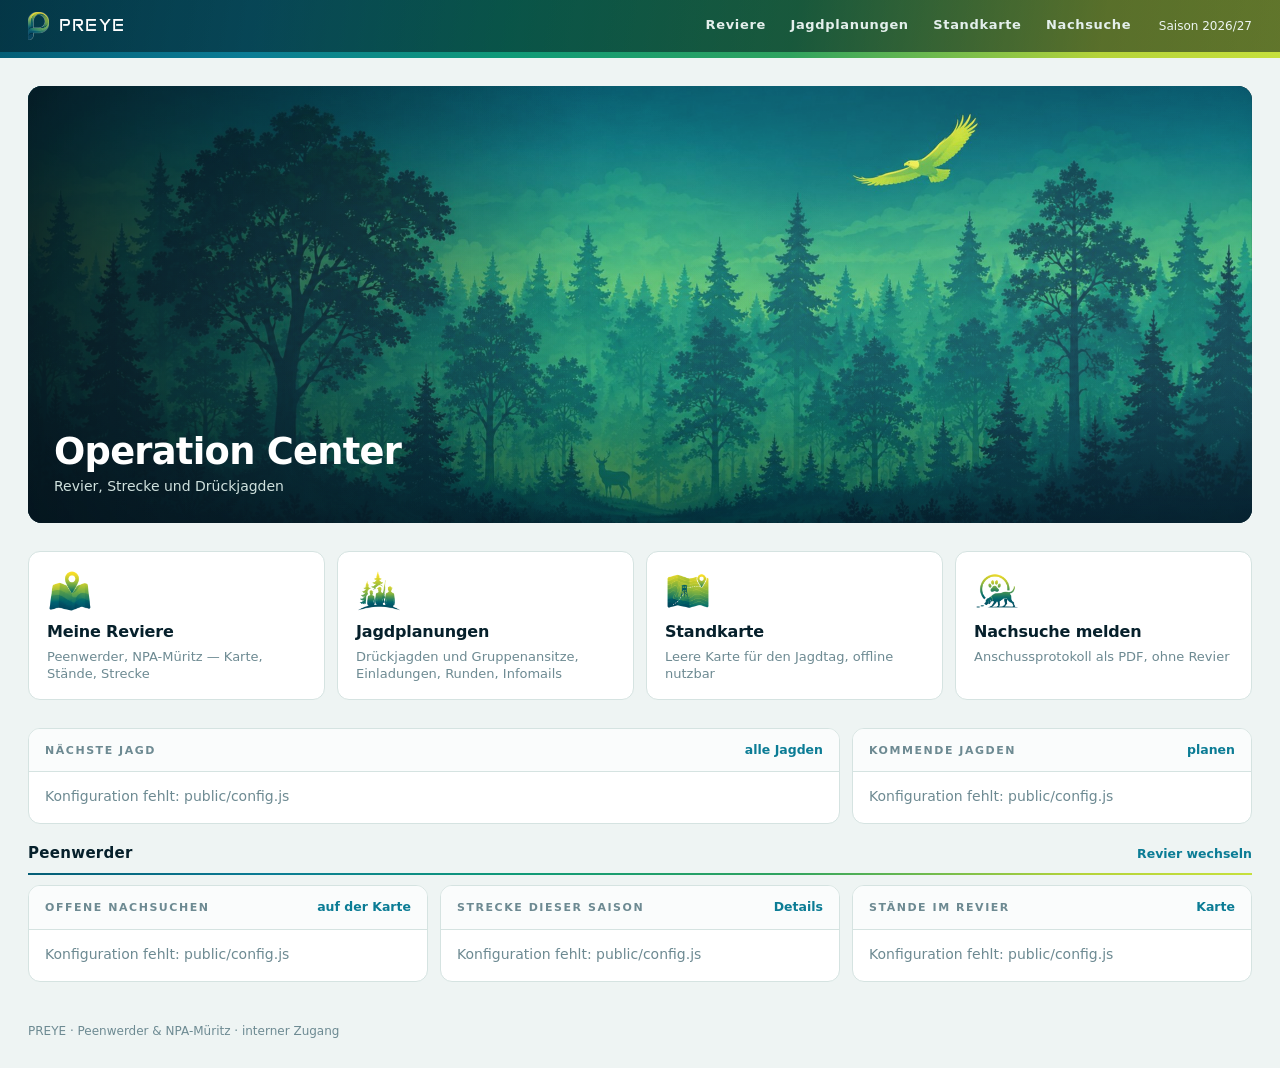
==== commit 95506956: "Einladung: Absätze zurück; Control Room heißt Operation Center Die Ursache steht im Sheet, nicht im " ====
--- a/public/index.html
+++ b/public/index.html
@@ -4,7 +4,7 @@
     <meta charset="utf-8" />
     <meta name="viewport" content="width=device-width, initial-scale=1, viewport-fit=cover" />
     <meta name="theme-color" content="#04141c" />
-    <title>PREYE — Control Room</title>
+    <title>PREYE — Operation Center</title>
     <meta name="robots" content="noindex" />
     <link rel="icon" type="image/png" href="favicon-preye.png" />
     <link rel="apple-touch-icon" href="icon-192.png" />
@@ -48,7 +48,7 @@
           <span class="band-haze"></span>
         </div>
         <div class="band-copy">
-          <h1>Control Room</h1>
+          <h1>Operation Center</h1>
           <p id="band-sub">Revier, Strecke und Drückjagden</p>
         </div>
       </section>
